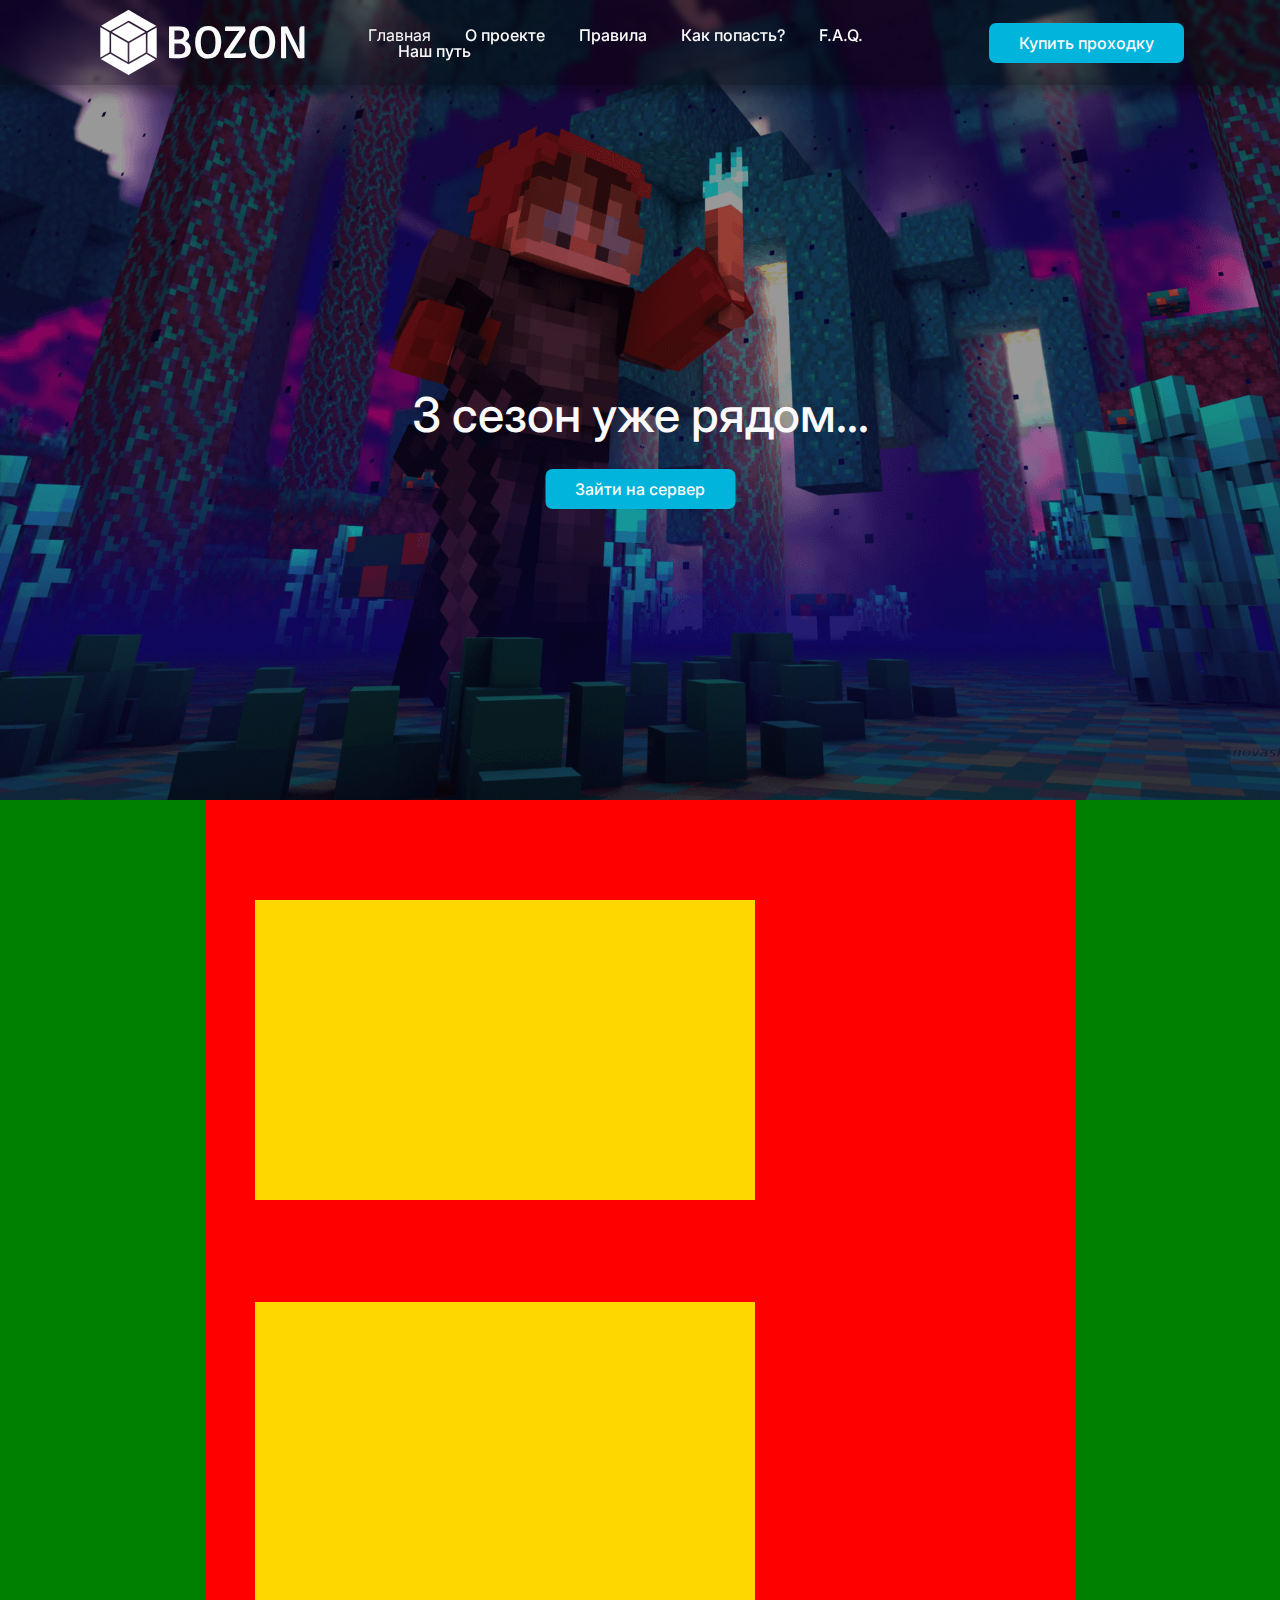
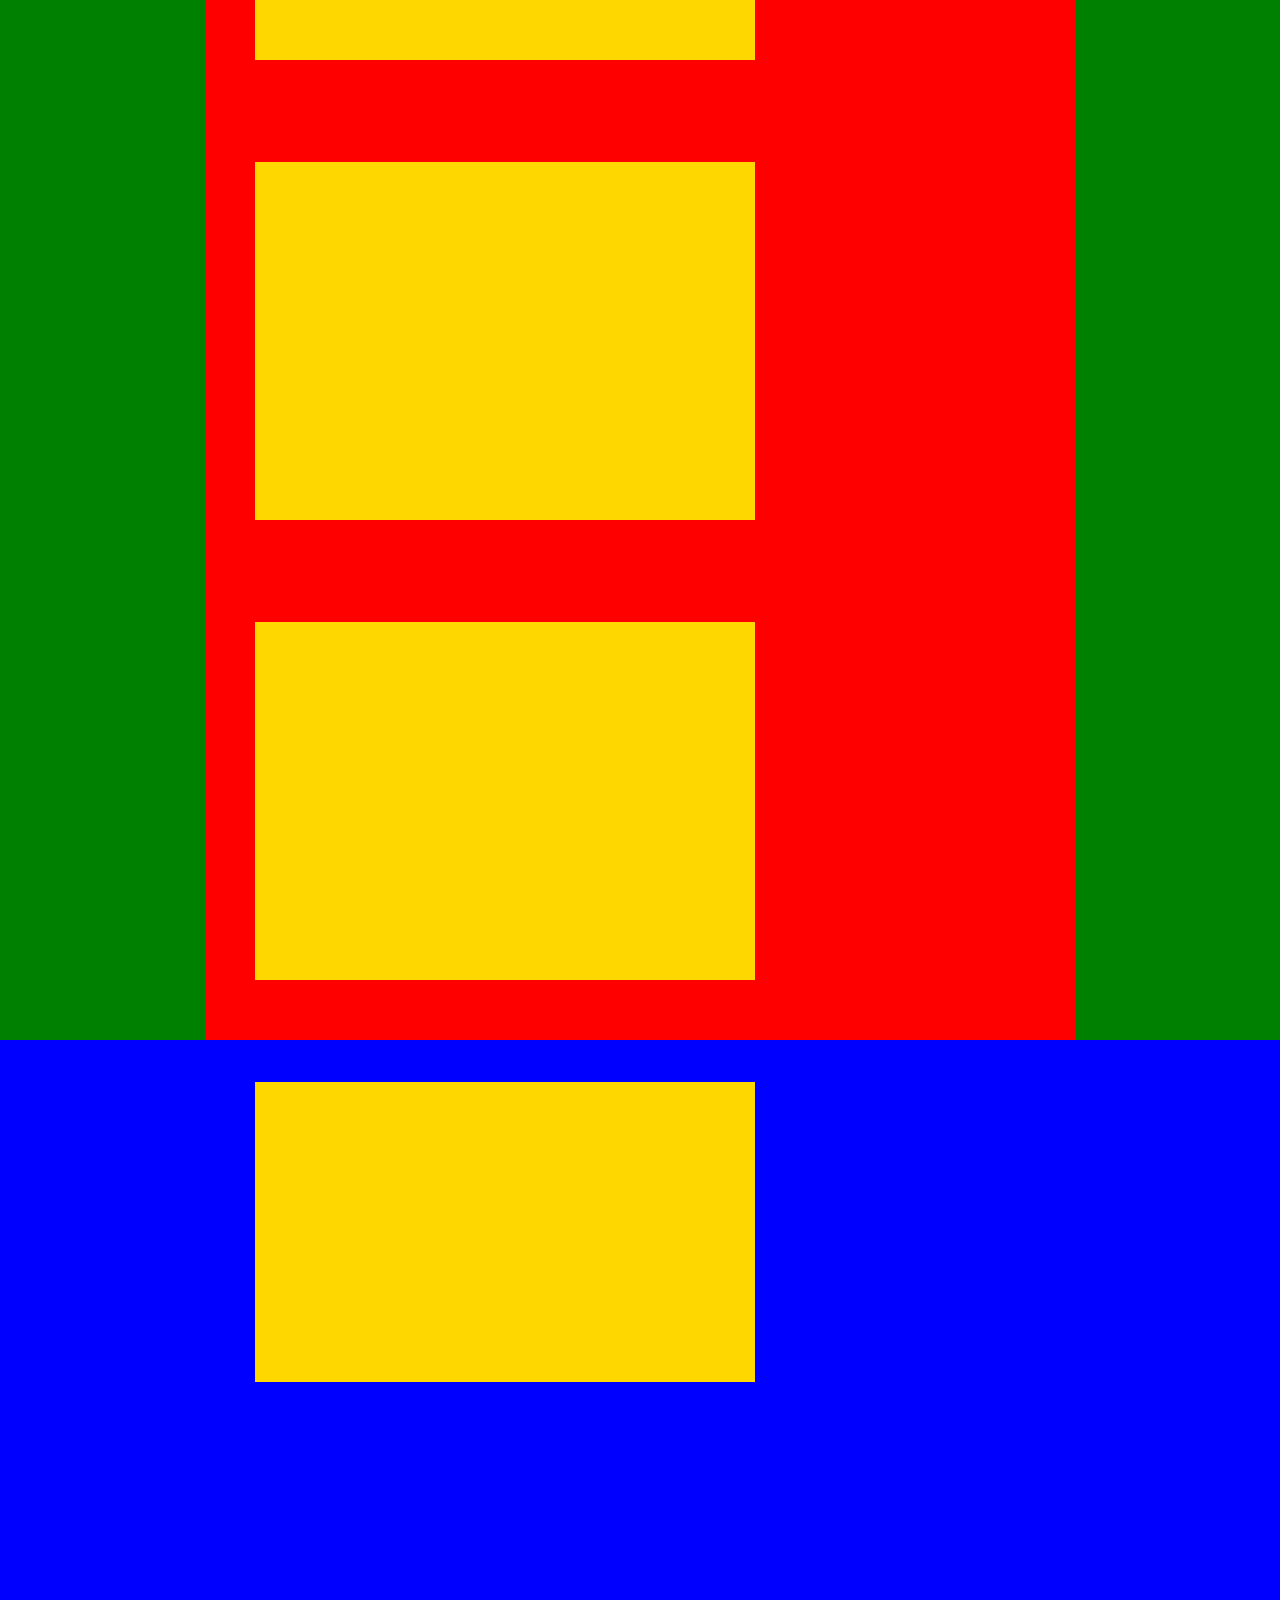
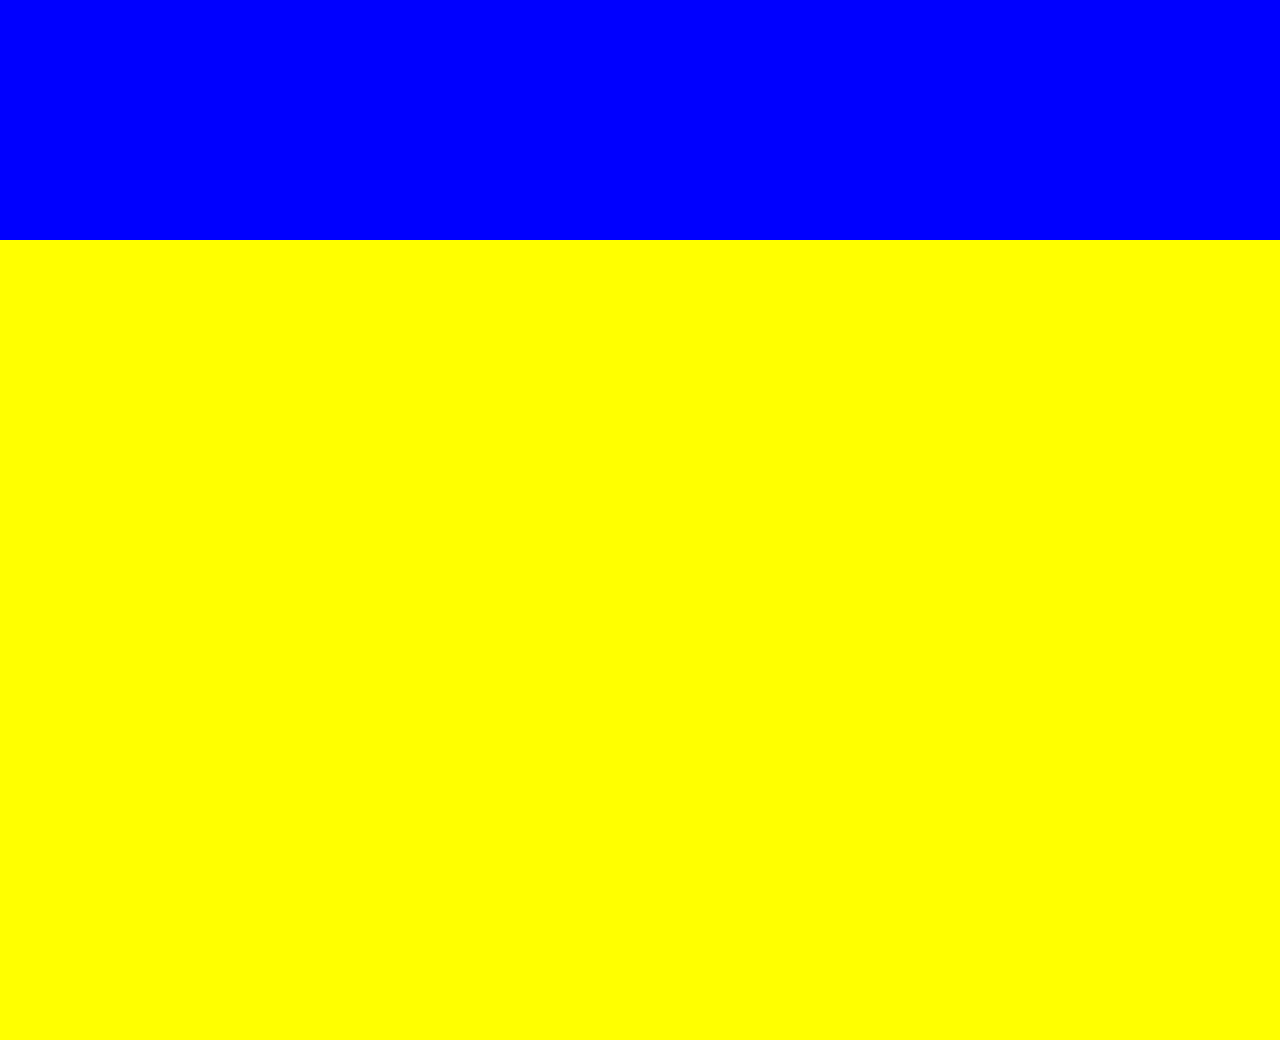
==== index.html @ 9641b38d "upd" ====
<!DOCTYPE html>
<html>
<head>
	<meta charset="utf-8">
	<meta name="viewport" content="width=device-width, initial-scale=1">
	<link rel="stylesheet" type="text/css" href="css/reset.css">
	<link rel="stylesheet" type="text/css" href="css/style.css">
	<link rel="preconnect" href="https://fonts.googleapis.com">
<link rel="preconnect" href="https://fonts.gstatic.com" crossorigin>
<link href="https://fonts.googleapis.com/css2?family=Inter:wght@300;400;500&family=Signika:wght@600&display=swap" rel="stylesheet">
	<title>BOZON - приватный ванильный сервер стримеров</title>
</head>
<body>
	<header id="header">
		<div class="cont cont_header">
			<div class="menu">
				<div class="menu__logo">
					<div class="logo_div logo_img"></div>
					<div class="logo_div logo_txt">BOZON</div>
				</div>
				<div class="menu__nav">
					<a href="#" class="nav__href" style="margin-left: 0;"><p style="font-weight: 400"> Главная </p></a>
					<a href="/about" class="nav__href"><p> О проекте </p></a>
					<a href="/rules" class="nav__href"><p> Правила </p></a>
					<a href="/welcome" class="nav__href"><p> Как попасть? </p></a>
					<a href="/faq" class="nav__href"><p> F.A.Q. </p></a>
					<a href="/RoadMap" class="nav__href"><p> Наш путь </p></a>
				</div>
				<button class="menu__button button-buy"><p class="button-buy_txt">Купить проходку</p></button>
			</div>
		</div>
	</header>
	<main>
		<div class="welcome min-h">
			<div class="black_bg"></div>
			<div class="welcome__plak">
				<div class="welcome__txt">
					3 сезон уже рядом...
				</div>
				<button class="welcome__button button-buy"><p class="button-buy_txt">Зайти на сервер</p></button>
			</div>
		</div>
		<div class="plus min-h">
			<div class="cont">
				<div class="row">
					<div class="row__group">
						<div class="row_obj row__img"></div>
						<div class="row_obj row__txt"></div>
					</div>
				</div>
				<div class="row">
					<div class="row__group">
						<div class="row_obj row__txt"></div>
						<div class="row_obj row__img"></div>
					</div>
				</div>
				<div class="row">
					<div class="row__group">
						<div class="row_obj row__img"></div>
						<div class="row_obj row__txt"></div>
					</div>
				</div>
				<div class="row">
					<div class="row__group">
						<div class="row_obj row__txt"></div>
						<div class="row_obj row__img"></div>
					</div>
				</div>
			</div>
		</div>
		<div class="squad min-h">
				<iframe src="https://player.twitch.tv/?channel=timoti11&parent=localhost" frameborder="0" allowfullscreen="true" scrolling="no" height="378" width="620"></iframe>
		</div>
		<div class="buy min-h"></div>
	</main>
	<footer>
		
	</footer>
	<!--<script type="text/javascript" src="js/jq.js"></script>
	<script type="text/javascript" src="js/scroll.js"></script>-->
</body>
</html>
---- css/style.css ----
body {
	font-family: 'Inter', sans-serif;
	color: #fafafa;
	font-weight: 500;
	background-color: black;
}

p {
	font-family: 'Inter', sans-serif;
	color: #fafafa;
	font-weight: 500;
}

header {
	padding: 10px 0px 10px 0px;
	width: 100vw;
	position: fixed;
	z-index: 10;
	background-color: rgba(0,0,0,.4);
    backdrop-filter: blur(2px);
    -webkit-box-shadow: 0 0 10px 8px rgba(0,0,0,0.3);
	box-shadow: 0 0 10px 8px rgba(0,0,0,0.3);
}

.menu {
	width: 100%;
	position: relative;
}

.menu__logo {
	display: inline-block;
}

.logo_div {
	display: inline-block;
	vertical-align: middle;
}

.logo_img {
	background-image: url(../img/logo.svg);
	width: 65px;
	height: 65px;
	background-size: contain;
	-webkit-filter: invert(100%);
    filter: invert(100%);
}

.logo_txt {
	font-family: 'Signika', sans-serif;
	font-size: 46px;
}

.menu__nav {
	display: inline-block;
	position: absolute;
	vertical-align: middle;
	top: 50%;
	left: 50%;
	transform: translate(-50%, -50%);
}

.nav__href {
	display: inline-block;
	margin-left: 30px;
	font-size: 16px;
}

.nav__href p:hover {
	color: #00a9cf;
	transition: 0.1s;
}

.button-buy {
	background: #00B4DB;
	border-radius: 7px;
	padding: 10px 30px 10px 30px;
	user-select: none;
	text-decoration: none;
	appearance: none;
}

.menu__button {
	position: absolute;
	right: 0;
	top: 50%;
	transform: translateY(-50%);
}

.button-buy:hover {
	background: #00a9cf;
}

.button-buy:active {
	background: #009ec2;
}

.button-buy_txt {
	text-align: center;
	font-size: 16px;
}

.welcome__button {
	margin-top: 30px;
	margin-left: 50%;
	transform: translateX(-50%);
}

a {
	text-decoration:none;
	color: #fafafa;
}

.cont {
	margin: 0 auto;
	width: 85vw;
}


.min-h {
	min-height: calc(100vh - 100px);
}

.welcome {
	background-image: url(../img/welcome.png);
	background-repeat: no-repeat;
	background-size: cover;
}

.black_bg {
	width: 100%;
	min-height: calc(100vh - 100px);
	background-color: rgba(0, 0, 0, 0.4);
}

.welcome__plak {
	position: absolute;
	top: 50%;
	left: 50%;
	transform: translate(-50%, -50%);
}

.welcome__txt {
	font-size: 48px;
}

.plus {
	background-color: green;
}

.row {
	margin: 0 auto;
	background-color: red;
	width: 80%;
	height: 360px;
	flex-direction: column;
	padding: 50px 0 50px 0;
}

.row__group {
	margin: 0 auto;
	display: block;
}

.row_obj {
	background-color: gold;
	width: 500px;
	height: 300px;
	margin: 50px;
	display: inline-block;
}

.squad {
	background-color: blue;
}

.buy {
	background-color: yellow;
}
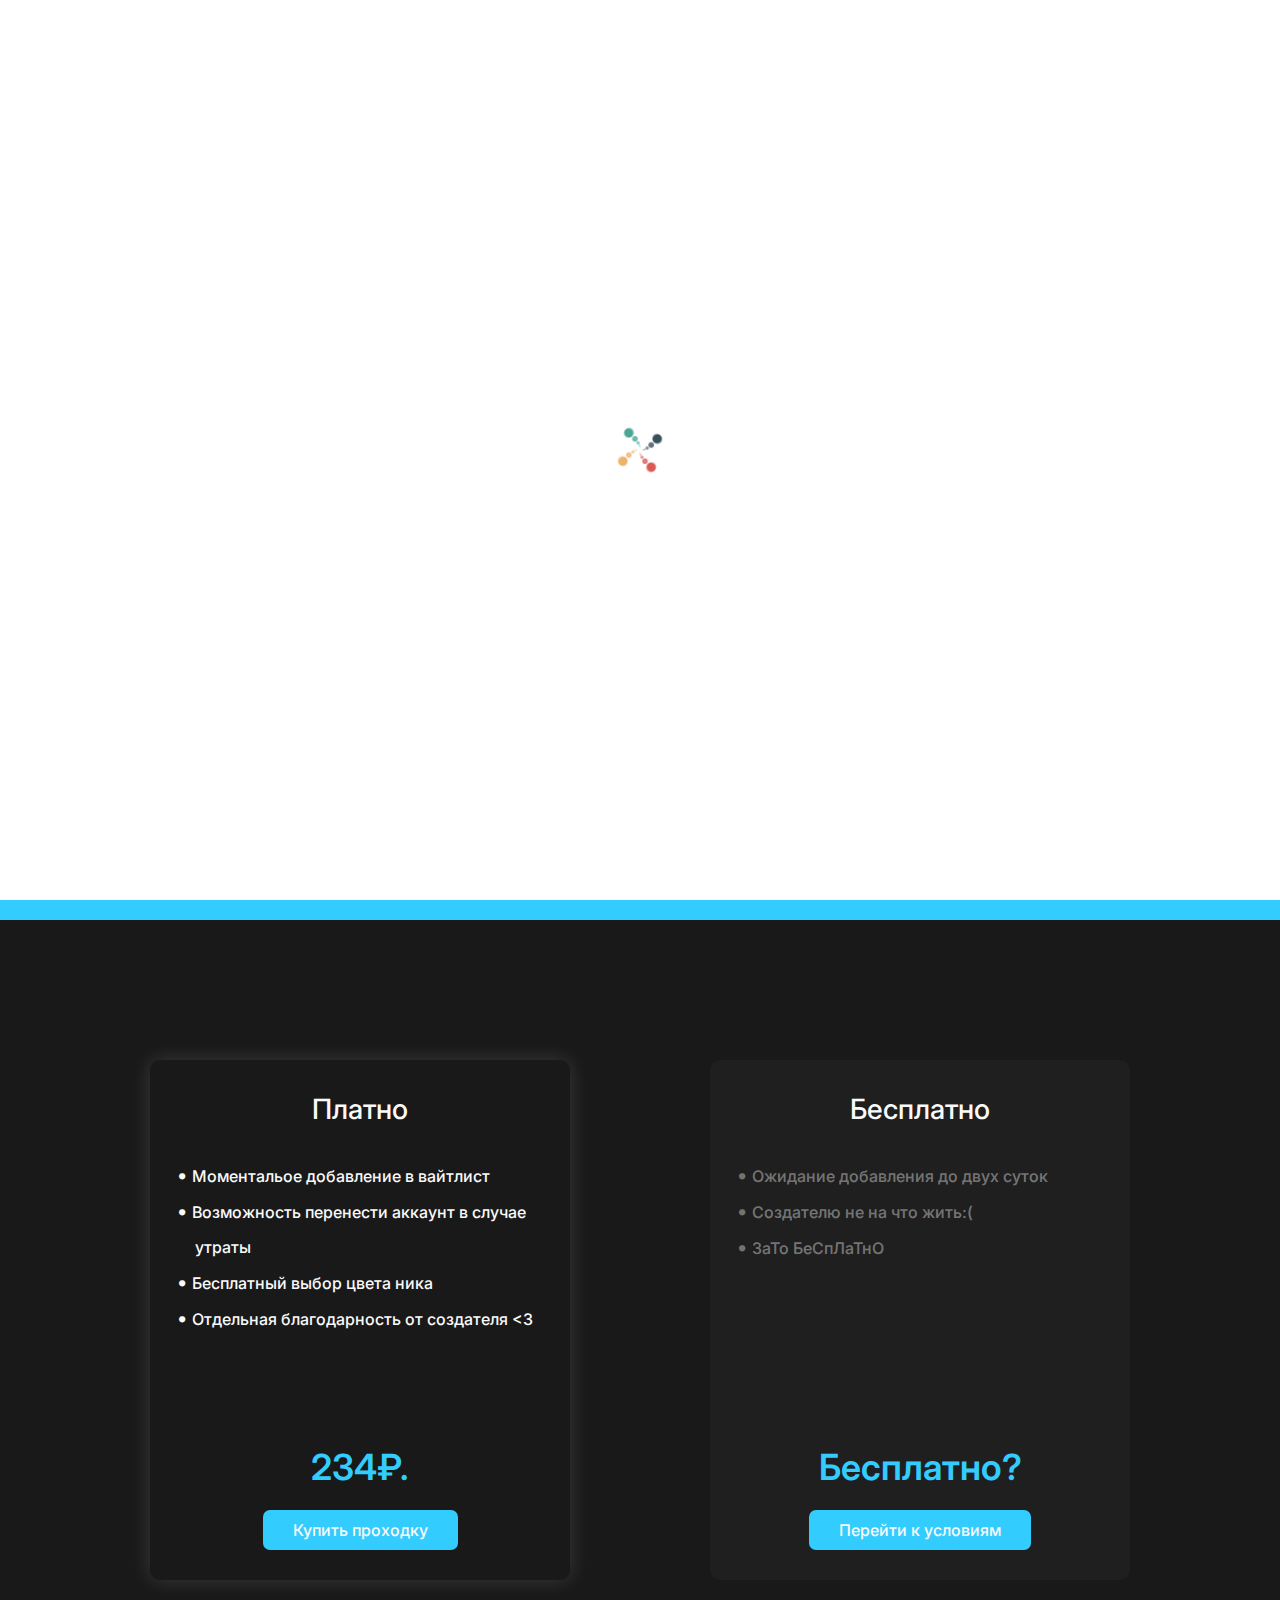
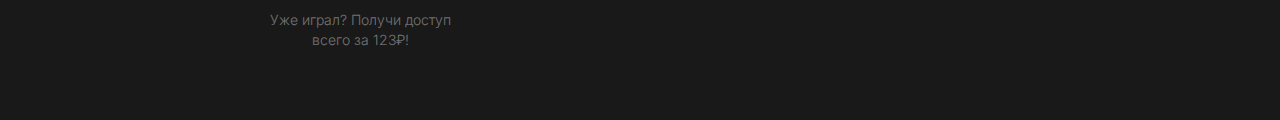
==== commit 66100c87: "Add files via upload" ====
--- a/index.html
+++ b/index.html
@@ -4,13 +4,20 @@
 	<meta charset="utf-8">
 	<meta name="viewport" content="width=device-width, initial-scale=1">
 	<link rel="stylesheet" type="text/css" href="css/reset.css">
+	<link rel="stylesheet" type="text/css" href="css/cl.css">
 	<link rel="stylesheet" type="text/css" href="css/style.css">
+	<link rel="stylesheet" type="text/css" href="css/loader.css">
 	<link rel="preconnect" href="https://fonts.googleapis.com">
 <link rel="preconnect" href="https://fonts.gstatic.com" crossorigin>
-<link href="https://fonts.googleapis.com/css2?family=Inter:wght@300;400;500&family=Signika:wght@600&display=swap" rel="stylesheet">
+<link href="https://fonts.googleapis.com/css2?family=Inter:wght@300;400;500;600&family=Signika:wght@600&display=swap" rel="stylesheet">
 	<title>BOZON - приватный ванильный сервер стримеров</title>
 </head>
 <body>
+	<script src="js/jq.js"></script>
+	<script src="js/loader.js"></script>
+	<div class="loader">
+		<div class="loader_gif"></div>
+	</div>
 	<header id="header">
 		<div class="cont cont_header">
 			<div class="menu">
@@ -37,46 +44,57 @@
 				<div class="welcome__txt">
 					3 сезон уже рядом...
 				</div>
-				<button class="welcome__button button-buy"><p class="button-buy_txt">Зайти на сервер</p></button>
+				<button class="welcome__button button-buy" data-clipboard-text="bozon.host"><p class="button-buy_txt" >Зайти на сервер</p></button>
 			</div>
 		</div>
-		<div class="plus min-h">
-			<div class="cont">
-				<div class="row">
-					<div class="row__group">
-						<div class="row_obj row__img"></div>
-						<div class="row_obj row__txt"></div>
+		
+		<div id="copied" style="top: 50px; opacity: 0">IP bozon.host был скопирован</div>
+
+		<div class="IP"></div>
+
+		<div class="buy min-h">
+			<div class="buy__center">
+				<div class="buy__var var1">
+					<p class="buy__var-txt">Платно</p>
+					<div class="buy__var-plus">
+						<ul>
+							<li>Моментальое добавление в вайтлист</li>
+							<li>Возможность перенести аккаунт в случае утраты</li>
+							<li>Бесплатный выбор цвета ника</li>
+							<li>Отдельная благодарность от создателя <3</li>
+						</ul>
+					</div>
+					<div class="buy__var-down">
+						<div class="price">234₽.</div>
+						<p class="old-check-txt">Уже играл? Получи доступ всего за 123₽!</p>
+						<button class="button-buy but__var_btn">
+							<p class="button-buy_txt">Купить проходку</p>
+						</button>
 					</div>
 				</div>
-				<div class="row">
-					<div class="row__group">
-						<div class="row_obj row__txt"></div>
-						<div class="row_obj row__img"></div>
+				<div class="buy__var var2">
+					<p class="buy__var-txt">Бесплатно</p>
+					<div class="buy__var-plus">
+						<ul class="besp">
+							<li>Ожидание добавления до двух суток</li>
+							<li>Создателю не на что жить:(</li>
+							<li>ЗаТо БеСпЛаТнО</li>
+						</ul>
 					</div>
-				</div>
-				<div class="row">
-					<div class="row__group">
-						<div class="row_obj row__img"></div>
-						<div class="row_obj row__txt"></div>
-					</div>
-				</div>
-				<div class="row">
-					<div class="row__group">
-						<div class="row_obj row__txt"></div>
-						<div class="row_obj row__img"></div>
+					<div class="buy__var-down">
+						<div class="price">Бесплатно?</div>
+						<div class="price"></div>
+						<button class="button-buy but__var_btn">
+							<p class="button-buy_txt">Перейти к условиям</p>
+						</button>
 					</div>
 				</div>
 			</div>
 		</div>
-		<div class="squad min-h">
-				<iframe src="https://player.twitch.tv/?channel=timoti11&parent=localhost" frameborder="0" allowfullscreen="true" scrolling="no" height="378" width="620"></iframe>
-		</div>
-		<div class="buy min-h"></div>
 	</main>
 	<footer>
-		
 	</footer>
-	<!--<script type="text/javascript" src="js/jq.js"></script>
-	<script type="text/javascript" src="js/scroll.js"></script>-->
+<script src="js/click.js"></script>
+<script src="js/scroll.js"></script>
 </body>
 </html>--- a/css/cl.css
+++ b/css/cl.css
@@ -0,0 +1,6 @@
+:root {
+  --sec: #33CCFF;
+  --black: #191919;
+  --gray: #1f1f1f;
+  --white: #fafafa;
+}--- a/css/style.css
+++ b/css/style.css
@@ -7,7 +7,7 @@
 
 p {
 	font-family: 'Inter', sans-serif;
-	color: #fafafa;
+	color: var(--white);
 	font-weight: 500;
 }
 
@@ -48,6 +48,7 @@
 .logo_txt {
 	font-family: 'Signika', sans-serif;
 	font-size: 46px;
+	user-select: none;
 }
 
 .menu__nav {
@@ -71,7 +72,7 @@
 }
 
 .button-buy {
-	background: #00B4DB;
+	background: var(--sec);;
 	border-radius: 7px;
 	padding: 10px 30px 10px 30px;
 	user-select: none;
@@ -97,6 +98,7 @@
 .button-buy_txt {
 	text-align: center;
 	font-size: 16px;
+	white-space: nowrap;
 }
 
 .welcome__button {
@@ -174,5 +176,116 @@
 }
 
 .buy {
-	background-color: yellow;
+	background-color: var(--black);
+	position: relative;
+}
+
+.buy__center {
+	position: absolute;
+	top: 50%;
+	left: 50%;
+	transform: translate(-50%, -50%);
+	display: flex;
+}
+
+.buy__var {
+	background-color: var(--gray);
+	width: 350px;
+	height: 450px;
+	display: inline-block;
+	border-radius: 10px;
+	margin: 70px;
+	padding: 35px;
+}
+
+.var1 {
+	background-color: var(--black);
+	box-shadow: 0px 0px 20px 0px rgba(255, 255, 255, 0.15);
+}
+
+.buy__var-txt {
+	font-size: 28px;
+	text-align: center;
+}
+
+.buy__var button {
+	margin-left: 50%;
+	transform: translateX(-50%);
+}
+
+.buy__var-plu {
+	position: inherit;
+}
+
+.buy__var-plus ul {
+    list-style-type: none;
+    margin-top: 35px;
+    line-height: 35px;
+    text-indent: -18px;
+    margin-left: 10px;
+}
+
+.buy__var-plus li {
+	text-align: left;
+}
+
+.buy__var-plus li::before {
+	color: var(--white);
+    content:"\2022";
+    margin-right: 5px;
+    font-size: 20px;
+}
+
+.price {
+	text-align: center;
+	font-size: 36px;
+	color: var(--sec);
+	font-weight: 600;
+}
+
+.old-check-txt {
+	color: rgba(255, 255, 255, 0.4);
+	font-weight: 300;
+	font-size: 14px;
+	text-align: center;
+	position: absolute;
+	bottom: -100px;
+	line-height: 20px;
+}
+
+.IP {
+	width: 100%;
+	height: 120px;
+	background-color: var(--sec);
+}
+
+.besp li {
+	color: rgba(255, 255, 255, 0.4);
+}
+
+.besp li::before {
+	color: rgba(255, 255, 255, 0.4);
+}
+
+.buy__var-down {
+	position: absolute;
+	bottom: 100px;
+	margin-left: 175px;
+	transform: translateX(-50%);
+}
+
+.but__var_btn {
+	margin-top: 25px;
+}
+
+#copied {
+	width: 200px;
+	background-color: rgba(31, 31, 31, 0.8);
+	border-radius: 5px;
+	position: fixed;
+	left: 50%;
+	transform: translateX(-50%);
+	text-align: center;
+	padding: 10px;
+	animation: showBlock 1s linear forwards;
 }--- a/css/loader.css
+++ b/css/loader.css
@@ -0,0 +1,26 @@
+.loader {
+	background: none repeat scroll 0 0 #ffffff;
+  position: fixed;
+  bottom: 0;
+  left: 0;
+  right: 0;
+  top: 0;
+  height: 100%;
+  width: 100%;
+  z-index: 9999;
+}
+
+.loader_gif {
+  background-image: url("../img/preloader.gif");
+  background-size: cover;
+  background-repeat: no-repeat;
+  background-position: center center;
+  background-color: #fff;
+  height: 60px;
+  width: 60px;
+  margin-top: -30px;
+  margin-left: -30px;
+  left: 50%;
+  top: 50%;
+  position: absolute;
+}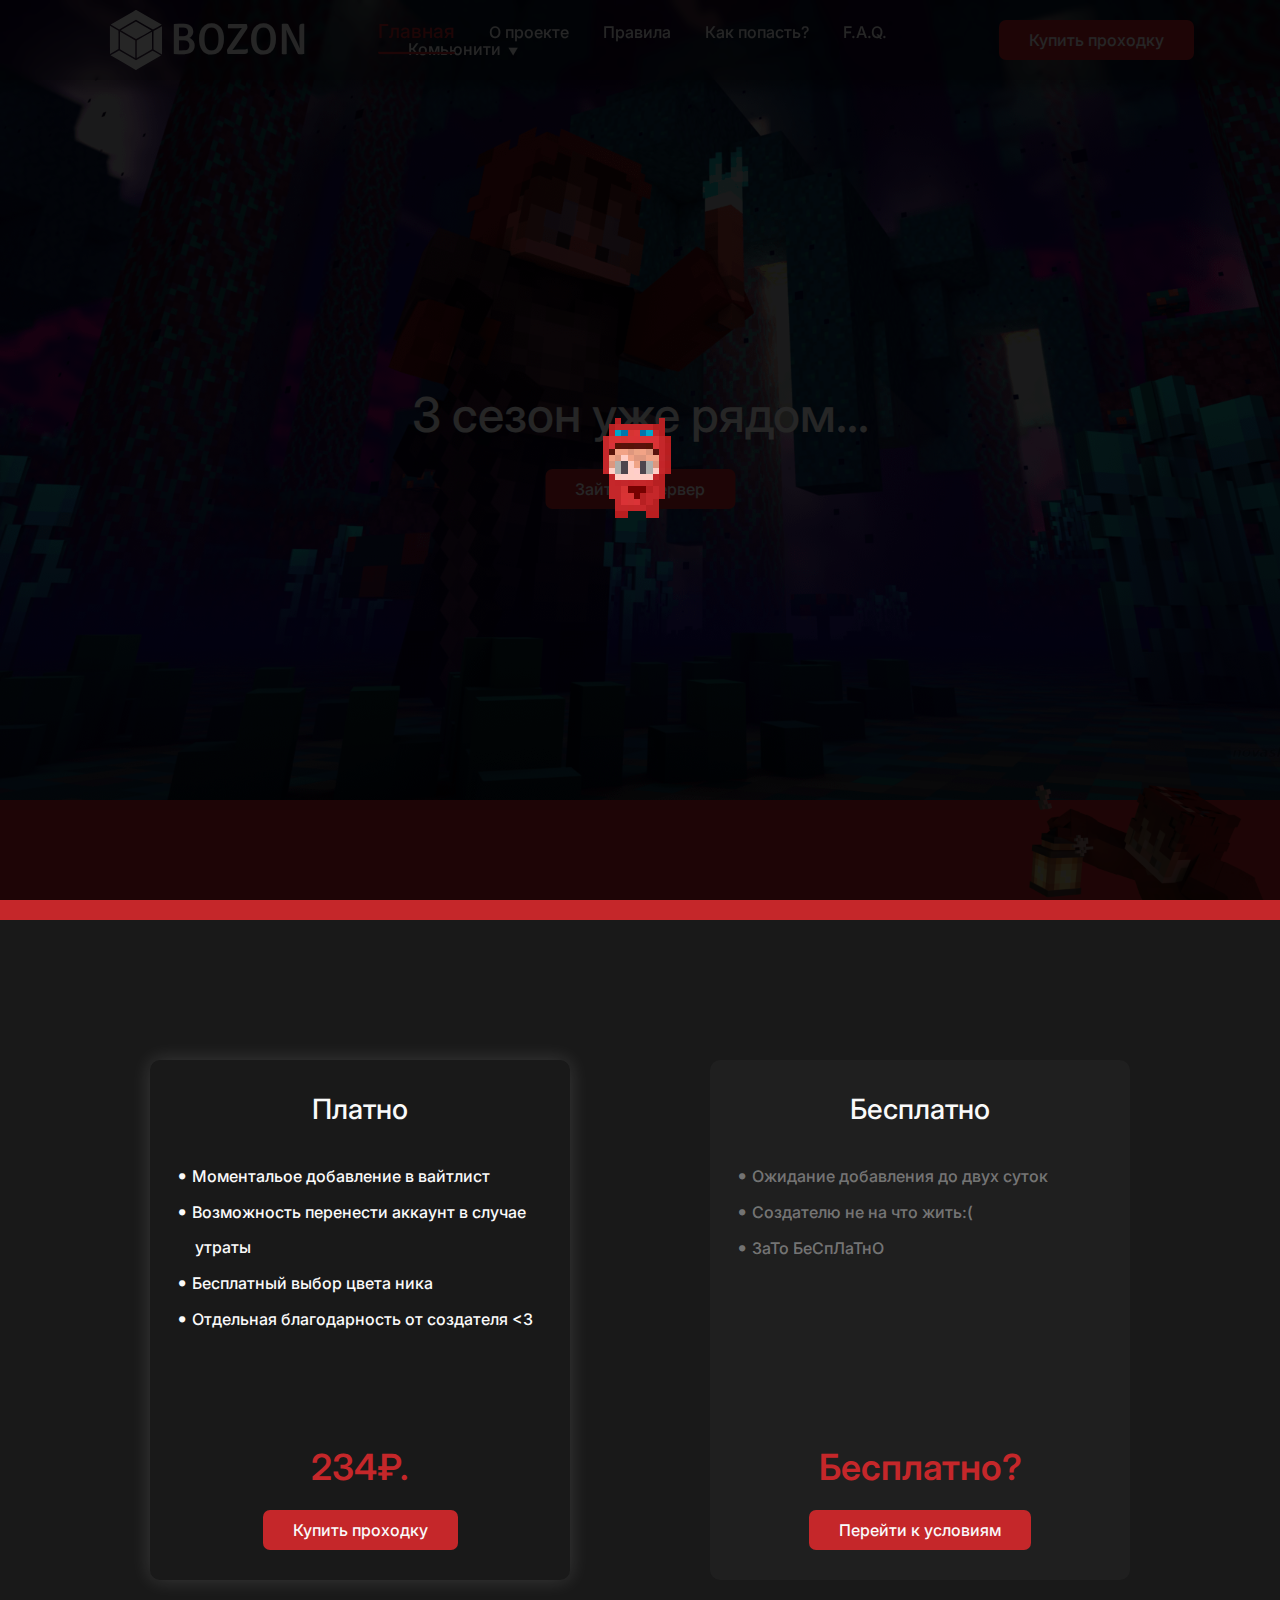
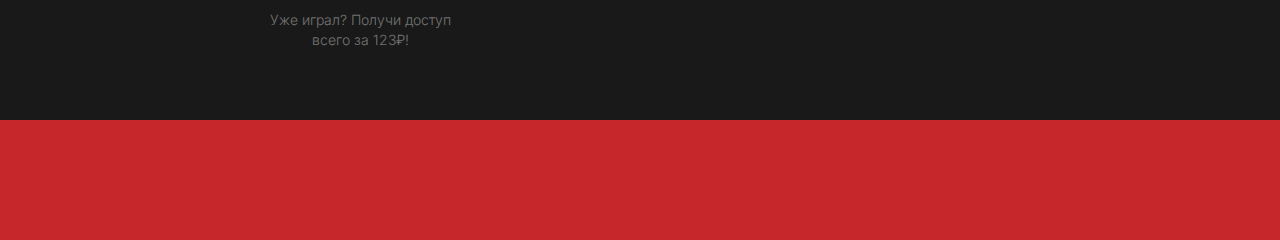
==== commit 5df575fb: "upd 12.05" ====
--- a/index.html
+++ b/index.html
@@ -14,11 +14,10 @@
 </head>
 <body>
 	<script src="js/jq.js"></script>
-	<script src="js/loader.js"></script>
 	<div class="loader">
 		<div class="loader_gif"></div>
 	</div>
-	<header id="header">
+	<header id="header" class="header">
 		<div class="cont cont_header">
 			<div class="menu">
 				<div class="menu__logo">
@@ -26,12 +25,12 @@
 					<div class="logo_div logo_txt">BOZON</div>
 				</div>
 				<div class="menu__nav">
-					<a href="#" class="nav__href" style="margin-left: 0;"><p style="font-weight: 400"> Главная </p></a>
-					<a href="/about" class="nav__href"><p> О проекте </p></a>
-					<a href="/rules" class="nav__href"><p> Правила </p></a>
-					<a href="/welcome" class="nav__href"><p> Как попасть? </p></a>
-					<a href="/faq" class="nav__href"><p> F.A.Q. </p></a>
-					<a href="/RoadMap" class="nav__href"><p> Наш путь </p></a>
+					<a href="#" class="nav__href" style="margin-left: 0;"><p class="nav_select"> Главная </p></a>
+					<a href="/about" class="nav__href"><p class="nav_txt"> О проекте </p></a>
+					<a href="/rules" class="nav__href"><p class="nav_txt"> Правила </p></a>
+					<a href="/welcome" class="nav__href"><p class="nav_txt"> Как попасть? </p></a>
+					<a href="/faq" class="nav__href"><p class="nav_txt "> F.A.Q. </p></a>
+					<a href="/squad" class="nav__href nav__community"><p class="nav_txt"> Комьюнити <span class="nav__arrow_down">▼</span></p></a>
 				</div>
 				<button class="menu__button button-buy"><p class="button-buy_txt">Купить проходку</p></button>
 			</div>
@@ -44,13 +43,20 @@
 				<div class="welcome__txt">
 					3 сезон уже рядом...
 				</div>
-				<button class="welcome__button button-buy" data-clipboard-text="bozon.host"><p class="button-buy_txt" >Зайти на сервер</p></button>
+				<a href="#auto-scroll"><button class="welcome__button button-buy" data-clipboard-text="bozon.host"><p class="button-buy_txt">Зайти на сервер</p></button></a>
 			</div>
 		</div>
 		
 		<div id="copied" style="top: 50px; opacity: 0">IP bozon.host был скопирован</div>
 
-		<div class="IP"></div>
+		<div class="IP">
+			<p class="IP-txt">IP: bozon.host
+				<br>
+				1.18.2
+				<br>
+				Только java-версия!
+		</p>
+		</div>
 
 		<div class="buy min-h">
 			<div class="buy__center">
@@ -66,9 +72,9 @@
 					</div>
 					<div class="buy__var-down">
 						<div class="price">234₽.</div>
-						<p class="old-check-txt">Уже играл? Получи доступ всего за 123₽!</p>
+						<p class="old-check-txt" title="Укажи промокод, который можно получить в лс">Уже играл? Получи доступ всего за 123₽!</p>
 						<button class="button-buy but__var_btn">
-							<p class="button-buy_txt">Купить проходку</p>
+							<p class="button-buy_txt" id="auto-scroll">Купить проходку</p>
 						</button>
 					</div>
 				</div>
@@ -95,6 +101,11 @@
 	<footer>
 	</footer>
 <script src="js/click.js"></script>
+<script src="js/gif.js"></script>
 <script src="js/scroll.js"></script>
+<script src="js/loader.js"></script>
+<a href="https://www.twitch.tv/timoti11">
+	<div class="img__png" id="gif-js"></div>
+</a>
 </body>
 </html>--- a/css/cl.css
+++ b/css/cl.css
@@ -1,5 +1,5 @@
 :root {
-  --sec: #33CCFF;
+  --sec: #c5272a;
   --black: #191919;
   --gray: #1f1f1f;
   --white: #fafafa;
--- a/css/style.css
+++ b/css/style.css
@@ -1,8 +1,13 @@
+html {
+	scroll-behavior: smooth;
+}
+
 body {
 	font-family: 'Inter', sans-serif;
 	color: #fafafa;
 	font-weight: 500;
 	background-color: black;
+	overflow: hidden;
 }
 
 p {
@@ -12,7 +17,7 @@
 }
 
 header {
-	padding: 10px 0px 10px 0px;
+	padding: 10px;
 	width: 100vw;
 	position: fixed;
 	z-index: 10;
@@ -22,6 +27,23 @@
 	box-shadow: 0 0 10px 8px rgba(0,0,0,0.3);
 }
 
+body::-webkit-scrollbar {
+	width: 10px;               /* ширина scrollbar */
+}
+body::-webkit-scrollbar-track {
+	background: var(--grayM);        /* цвет дорожки */
+}
+body::-webkit-scrollbar-thumb {
+	background-color: var(--sec);    /* цвет плашки */
+	border-radius: 20px;       /* закругления плашки */
+	border: 2px solid var(--gray);  /* padding вокруг плашки */
+}
+
+a {
+	text-decoration:none;
+	color: #fafafa;
+}
+
 .menu {
 	width: 100%;
 	position: relative;
@@ -38,8 +60,8 @@
 
 .logo_img {
 	background-image: url(../img/logo.svg);
-	width: 65px;
-	height: 65px;
+	width: 60px;
+	height: 60px;
 	background-size: contain;
 	-webkit-filter: invert(100%);
     filter: invert(100%);
@@ -47,7 +69,7 @@
 
 .logo_txt {
 	font-family: 'Signika', sans-serif;
-	font-size: 46px;
+	font-size: 44px;
 	user-select: none;
 }
 
@@ -63,16 +85,43 @@
 .nav__href {
 	display: inline-block;
 	margin-left: 30px;
+}
+
+.nav_txt {
 	font-size: 16px;
 }
 
-.nav__href p:hover {
-	color: #00a9cf;
-	transition: 0.1s;
+.nav_txt:hover {
+	color: var(--sec);
+	transition: 0.2s;
+}
+
+.nav_select {
+	color: var(--sec);
+	font-weight: 500;
+	font-size: 120%;
+	position: relative;
+}
+
+.nav_select:after {
+	width: 100%;
+	content: "";
+	color: var(--sec);
+	border-bottom: 3px solid var(--sec);
+	border-radius: 0px 0px 3px 3px;
+	position: absolute;
+	margin-top: 10px;
+	display: block;
+}
+
+.nav__arrow_down {
+	font-size: 10px;
+	margin-left: 3px;
+	vertical-align: middle;
 }
 
 .button-buy {
-	background: var(--sec);;
+	background: var(--sec);
 	border-radius: 7px;
 	padding: 10px 30px 10px 30px;
 	user-select: none;
@@ -88,11 +137,13 @@
 }
 
 .button-buy:hover {
-	background: #00a9cf;
+	background-color: var(--sec);
+	filter: brightness(0.8);
 }
 
 .button-buy:active {
-	background: #009ec2;
+	background-color: var(--sec);
+	filter: brightness(0.6);
 }
 
 .button-buy_txt {
@@ -107,11 +158,6 @@
 	transform: translateX(-50%);
 }
 
-a {
-	text-decoration:none;
-	color: #fafafa;
-}
-
 .cont {
 	margin: 0 auto;
 	width: 85vw;
@@ -131,7 +177,7 @@
 .black_bg {
 	width: 100%;
 	min-height: calc(100vh - 100px);
-	background-color: rgba(0, 0, 0, 0.4);
+	background-color: rgba(0, 0, 0, 0.3);
 }
 
 .welcome__plak {
@@ -171,10 +217,6 @@
 	display: inline-block;
 }
 
-.squad {
-	background-color: blue;
-}
-
 .buy {
 	background-color: var(--black);
 	position: relative;
@@ -201,6 +243,10 @@
 .var1 {
 	background-color: var(--black);
 	box-shadow: 0px 0px 20px 0px rgba(255, 255, 255, 0.15);
+}
+
+.var2 {
+
 }
 
 .buy__var-txt {
@@ -251,6 +297,11 @@
 	position: absolute;
 	bottom: -100px;
 	line-height: 20px;
+}
+
+.old-check-txt:hover {
+	color: rgba(255, 255, 255, 0.6);
+	transition: .3s;
 }
 
 .IP {
@@ -288,4 +339,30 @@
 	text-align: center;
 	padding: 10px;
 	animation: showBlock 1s linear forwards;
+	z-index: 101;
+}
+
+.img__png {
+	position: fixed;
+	bottom: 0;
+	right: 0;
+	background-image: url(../img/tima2.png);
+	width: 320px;
+	height: 120px;
+	background-repeat: no-repeat;
+	background-size: cover;
+	display: none;
+	display: block;
+}
+
+footer {
+	width: 100%;
+	height: 120px;
+	background-color: var(--sec);
+}
+
+.IP-txt {
+	transform: translate(-50%, -50%);
+	line-height: 15px;
+	font-weight: 500;
 }--- a/css/loader.css
+++ b/css/loader.css
@@ -1,26 +1,26 @@
 .loader {
 	background: none repeat scroll 0 0 #ffffff;
-  position: fixed;
-  bottom: 0;
-  left: 0;
-  right: 0;
-  top: 0;
-  height: 100%;
-  width: 100%;
-  z-index: 9999;
+	background-color: rgba(0, 0, 0, 0.85);
+	position: fixed;
+	bottom: 0;
+	left: 0;
+	right: 0;
+	top: 0;
+	height: 100%;
+	width: 100%;
+	z-index: 9999;
 }
 
 .loader_gif {
-  background-image: url("../img/preloader.gif");
-  background-size: cover;
-  background-repeat: no-repeat;
-  background-position: center center;
-  background-color: #fff;
-  height: 60px;
-  width: 60px;
-  margin-top: -30px;
-  margin-left: -30px;
-  left: 50%;
-  top: 50%;
-  position: absolute;
+	background-image: url("../img/preloader.gif");
+	background-size: cover;
+	background-repeat: no-repeat;
+	background-position: center center;
+	height: 200px;
+	width: 200px;
+	left: 50%;
+	top: 50%;
+	transform: translate(-50%, -60%);
+	position: absolute;
+	image-rendering: pixelated;
 }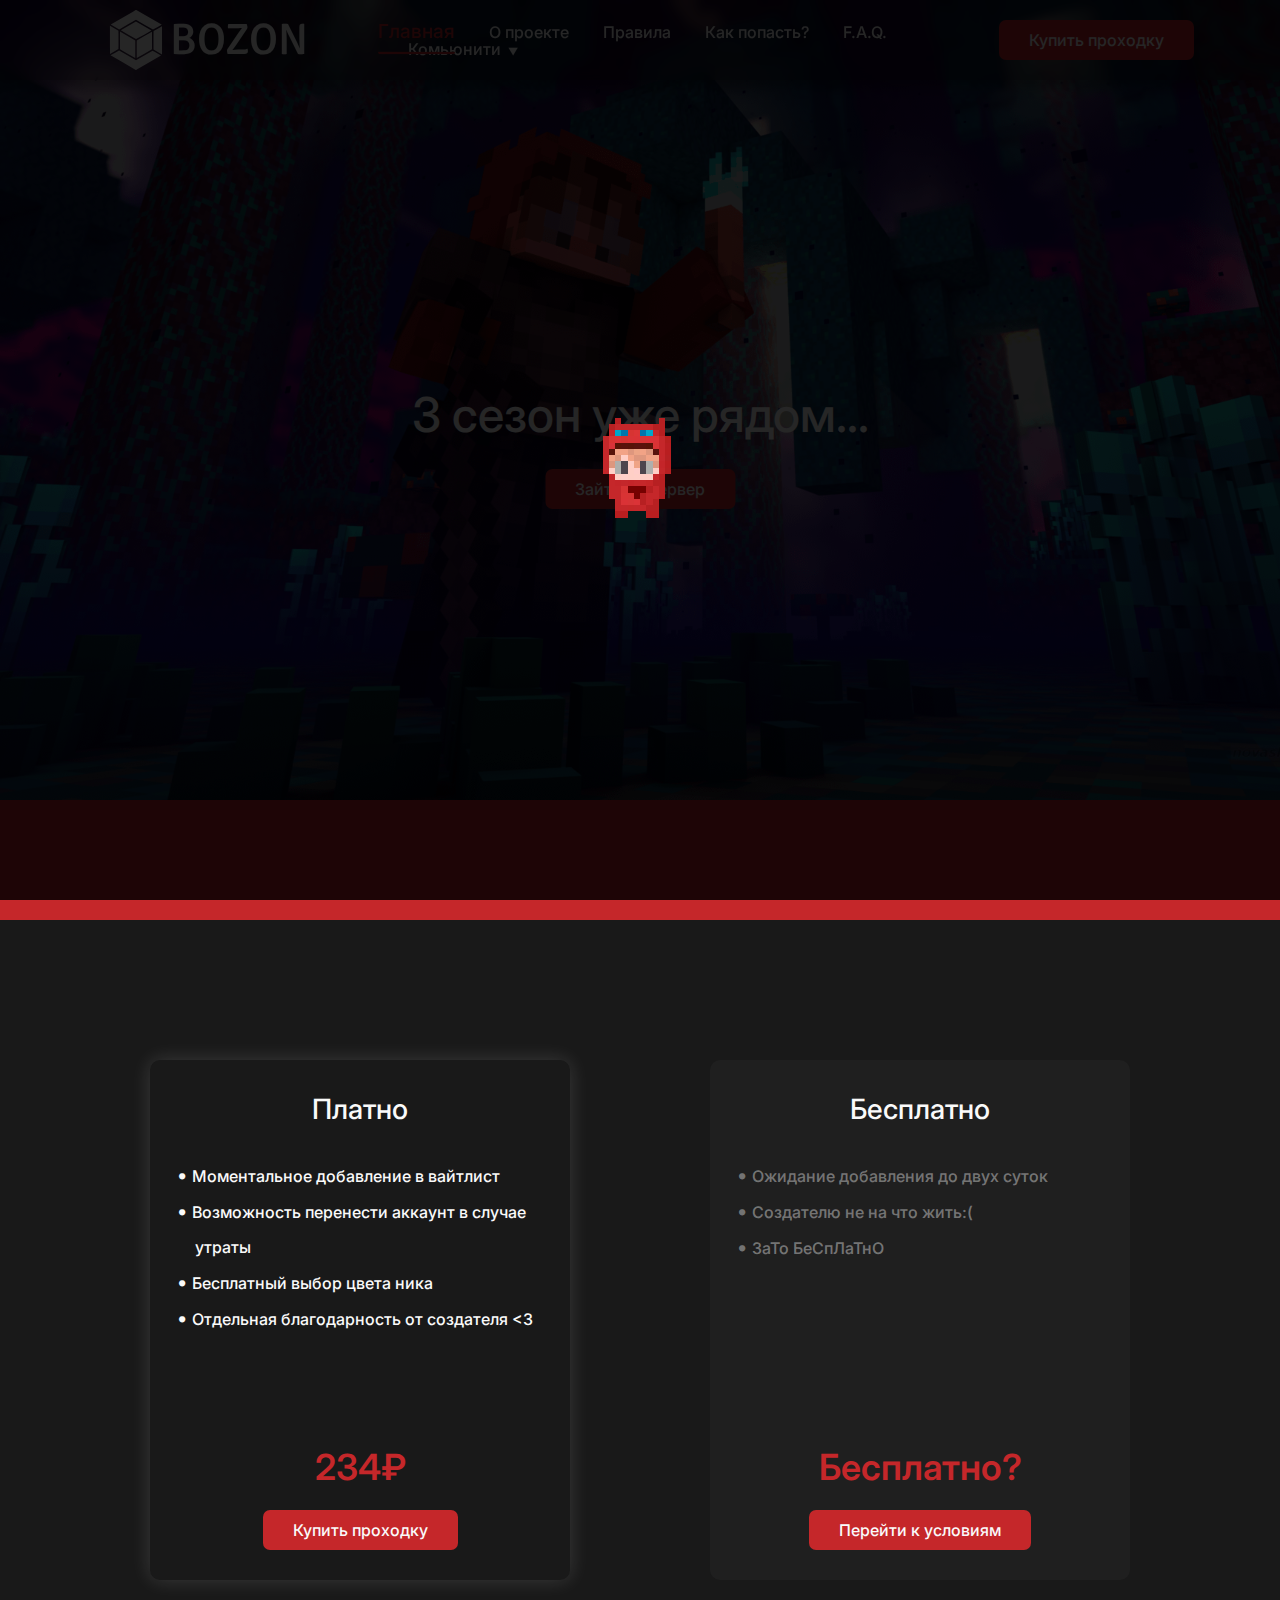
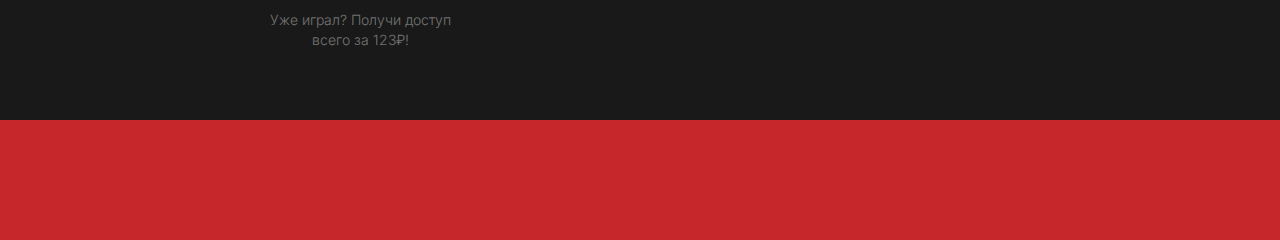
==== commit ba2a7b2a: "Merge 92af7b850f774406911a220dfb19124c948980fa into 1f52a0c19ec82fa63a6b67ee43bc918d0dd5a5bc" ====
--- a/index.html
+++ b/index.html
@@ -8,8 +8,8 @@
 	<link rel="stylesheet" type="text/css" href="css/style.css">
 	<link rel="stylesheet" type="text/css" href="css/loader.css">
 	<link rel="preconnect" href="https://fonts.googleapis.com">
-<link rel="preconnect" href="https://fonts.gstatic.com" crossorigin>
-<link href="https://fonts.googleapis.com/css2?family=Inter:wght@300;400;500;600&family=Signika:wght@600&display=swap" rel="stylesheet">
+	<link rel="preconnect" href="https://fonts.gstatic.com" crossorigin>
+	<link href="https://fonts.googleapis.com/css2?family=Inter:wght@300;400;500;600&family=Signika:wght@600&display=swap" rel="stylesheet">
 	<title>BOZON - приватный ванильный сервер стримеров</title>
 </head>
 <body>
@@ -47,7 +47,7 @@
 			</div>
 		</div>
 		
-		<div id="copied" style="top: 50px; opacity: 0">IP bozon.host был скопирован</div>
+		<div id="copied" style="top: 100px">IP bozon.host был скопирован</div>
 
 		<div class="IP">
 			<p class="IP-txt">IP: bozon.host
@@ -64,14 +64,14 @@
 					<p class="buy__var-txt">Платно</p>
 					<div class="buy__var-plus">
 						<ul>
-							<li>Моментальое добавление в вайтлист</li>
+							<li>Моментальное добавление в вайтлист</li>
 							<li>Возможность перенести аккаунт в случае утраты</li>
 							<li>Бесплатный выбор цвета ника</li>
 							<li>Отдельная благодарность от создателя <3</li>
 						</ul>
 					</div>
 					<div class="buy__var-down">
-						<div class="price">234₽.</div>
+						<div class="price">234₽</div>
 						<p class="old-check-txt" title="Укажи промокод, который можно получить в лс">Уже играл? Получи доступ всего за 123₽!</p>
 						<button class="button-buy but__var_btn">
 							<p class="button-buy_txt" id="auto-scroll">Купить проходку</p>
@@ -101,11 +101,7 @@
 	<footer>
 	</footer>
 <script src="js/click.js"></script>
-<script src="js/gif.js"></script>
 <script src="js/scroll.js"></script>
 <script src="js/loader.js"></script>
-<a href="https://www.twitch.tv/timoti11">
-	<div class="img__png" id="gif-js"></div>
-</a>
 </body>
 </html>--- a/css/style.css
+++ b/css/style.css
@@ -22,7 +22,7 @@
 	position: fixed;
 	z-index: 10;
 	background-color: rgba(0,0,0,.4);
-    backdrop-filter: blur(2px);
+    backdrop-filter: blur(5px);
     -webkit-box-shadow: 0 0 10px 8px rgba(0,0,0,0.3);
 	box-shadow: 0 0 10px 8px rgba(0,0,0,0.3);
 }
@@ -245,10 +245,6 @@
 	box-shadow: 0px 0px 20px 0px rgba(255, 255, 255, 0.15);
 }
 
-.var2 {
-
-}
-
 .buy__var-txt {
 	font-size: 28px;
 	text-align: center;
@@ -340,6 +336,16 @@
 	padding: 10px;
 	animation: showBlock 1s linear forwards;
 	z-index: 101;
+	opacity: 0;
+	transition:.6s opacity;
+}
+
+#copied.ns {
+	opacity:0;
+	transition:.6s all;
+}
+#copied.fade {
+	opacity:1;
 }
 
 .img__png {
